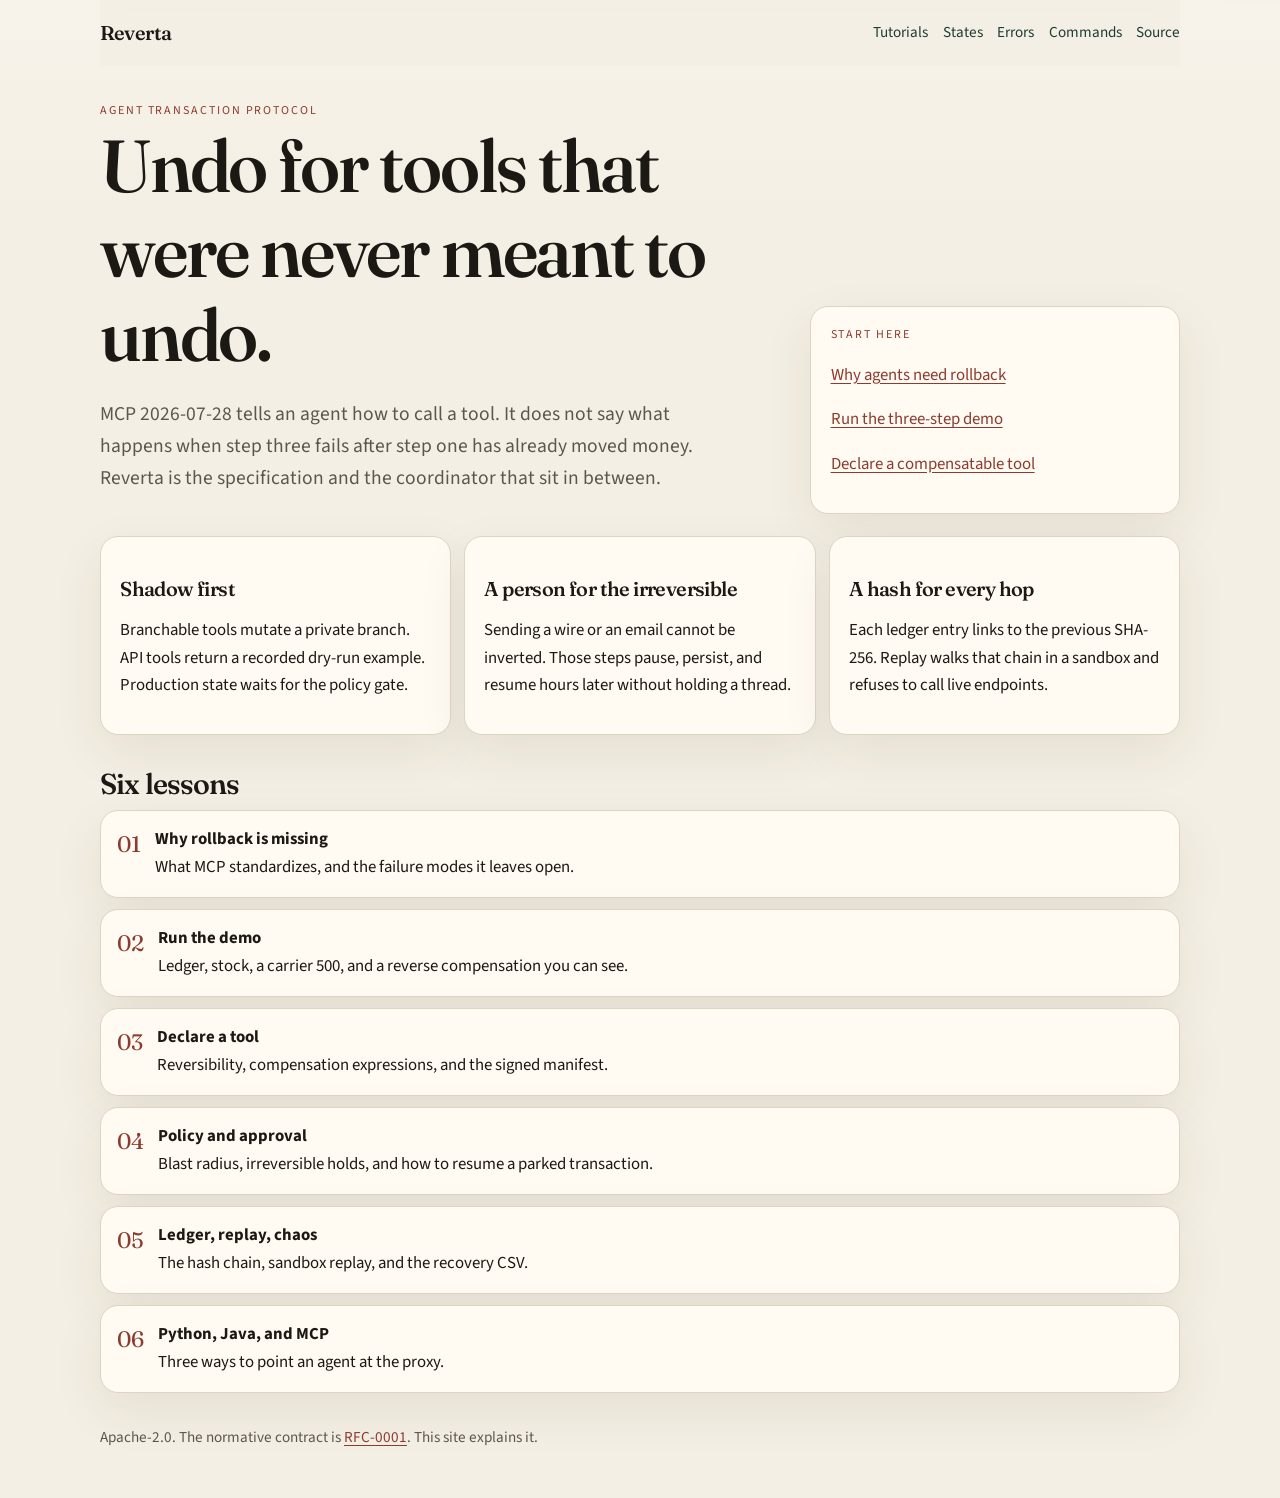
==== docs/index.html @ 6c7f8542 "Publish the operator console and the documentation site. The demo shows each ledger hop, and the gui" ====
<!DOCTYPE html>
<html lang="en">
<head>
  <meta charset="utf-8">
  <meta name="viewport" content="width=device-width, initial-scale=1">
  <title>Reverta — transactional execution for AI agents</title>
  <meta name="description" content="Shadow, gate, commit, and roll back multi-step tool plans. An open specification and engine for MCP agents.">
  <link rel="preconnect" href="https://fonts.googleapis.com">
  <link rel="stylesheet" href="https://fonts.googleapis.com/css2?family=Fraunces:opsz,wght@9..144,560&family=Source+Sans+3:wght@400;600&display=swap">
  <link rel="stylesheet" href="assets/site.css">
</head>
<body>
  <div class="wrap">
    <nav class="top">
      <strong><a href="index.html">Reverta</a></strong>
      <div class="links">
        <a href="tutorials/index.html">Tutorials</a>
        <a href="reference/states.html">States</a>
        <a href="reference/errors.html">Errors</a>
        <a href="reference/commands.html">Commands</a>
        <a href="https://github.com/vaquarkhan/Reverta">Source</a>
      </div>
    </nav>
    <header class="hero">
      <div>
        <p class="kicker">Agent Transaction Protocol</p>
        <h1>Undo for tools that were never meant to undo.</h1>
        <p class="lede">MCP 2026-07-28 tells an agent how to call a tool. It does not say what happens when step three fails after step one has already moved money. Reverta is the specification and the coordinator that sit in between.</p>
      </div>
      <div class="card">
        <p class="kicker">Start here</p>
        <p><a href="tutorials/01-why-rollback.html">Why agents need rollback</a></p>
        <p><a href="tutorials/02-run-the-demo.html">Run the three-step demo</a></p>
        <p><a href="tutorials/03-declare-a-tool.html">Declare a compensatable tool</a></p>
      </div>
    </header>
    <section class="grid">
      <article class="card"><h3>Shadow first</h3><p>Branchable tools mutate a private branch. API tools return a recorded dry-run example. Production state waits for the policy gate.</p></article>
      <article class="card"><h3>A person for the irreversible</h3><p>Sending a wire or an email cannot be inverted. Those steps pause, persist, and resume hours later without holding a thread.</p></article>
      <article class="card"><h3>A hash for every hop</h3><p>Each ledger entry links to the previous SHA-256. Replay walks that chain in a sandbox and refuses to call live endpoints.</p></article>
    </section>
    <h2>Six lessons</h2>
    <div class="lessons">
      <a class="lesson" href="tutorials/01-why-rollback.html"><span class="num">01</span><span><strong>Why rollback is missing</strong><br>What MCP standardizes, and the failure modes it leaves open.</span></a>
      <a class="lesson" href="tutorials/02-run-the-demo.html"><span class="num">02</span><span><strong>Run the demo</strong><br>Ledger, stock, a carrier 500, and a reverse compensation you can see.</span></a>
      <a class="lesson" href="tutorials/03-declare-a-tool.html"><span class="num">03</span><span><strong>Declare a tool</strong><br>Reversibility, compensation expressions, and the signed manifest.</span></a>
      <a class="lesson" href="tutorials/04-policy-and-approval.html"><span class="num">04</span><span><strong>Policy and approval</strong><br>Blast radius, irreversible holds, and how to resume a parked transaction.</span></a>
      <a class="lesson" href="tutorials/05-ledger-replay-chaos.html"><span class="num">05</span><span><strong>Ledger, replay, chaos</strong><br>The hash chain, sandbox replay, and the recovery CSV.</span></a>
      <a class="lesson" href="tutorials/06-sdks.html"><span class="num">06</span><span><strong>Python, Java, and MCP</strong><br>Three ways to point an agent at the proxy.</span></a>
    </div>
    <footer>Apache-2.0. The normative contract is <a href="https://github.com/vaquarkhan/Reverta/blob/main/spec/RFC-0001-core-protocol.md">RFC-0001</a>. This site explains it.</footer>
  </div>
</body>
</html>
---- docs/assets/site.css ----
:root {
  --paper: #f4efe4;
  --paper-2: #fffaf2;
  --ink: #1c1914;
  --muted: #5c564c;
  --line: #ddd4c4;
  --pine: #1d3b32;
  --pine-2: #2f6a56;
  --oxide: #8d3b2f;
  --brass: #8a6a32;
  --shadow: 0 18px 50px rgba(48, 36, 18, 0.08);
}
* { box-sizing: border-box; }
html { scroll-behavior: smooth; }
body {
  margin: 0;
  color: var(--ink);
  background:
    radial-gradient(900px 320px at 100% -10%, rgba(141, 59, 47, 0.08), transparent 50%),
    linear-gradient(180deg, #f7f3ea 0%, var(--paper) 220px);
  font-family: "Source Sans 3", "Segoe UI", sans-serif;
  font-size: 1.05rem;
  line-height: 1.65;
}
a { color: var(--oxide); text-underline-offset: 0.18em; }
a:hover { color: var(--pine); }
.wrap { width: min(1080px, calc(100% - 2rem)); margin: 0 auto; }
nav.top {
  display: flex; justify-content: space-between; gap: 1rem; align-items: center;
  padding: 1rem 0; position: sticky; top: 0; background: rgba(244, 239, 228, 0.92);
  backdrop-filter: blur(10px); z-index: 2; border-bottom: 1px solid transparent;
}
nav.top strong { font-family: "Fraunces", Georgia, serif; font-weight: 560; letter-spacing: -0.03em; font-size: 1.25rem; }
nav.top strong a { color: var(--ink); text-decoration: none; }
nav.top .links { display: flex; flex-wrap: wrap; gap: 0.9rem; }
nav.top .links a { color: var(--pine); text-decoration: none; font-size: 0.95rem; }
.hero { display: grid; grid-template-columns: 1.3fr 0.7fr; gap: 1.5rem; align-items: end; padding: 2.2rem 0 1.4rem; }
h1, h2, h3 { font-family: "Fraunces", Georgia, serif; font-weight: 560; letter-spacing: -0.03em; line-height: 1.15; }
h1 { font-size: clamp(2.6rem, 6vw, 4.6rem); margin: 0.2rem 0 0.8rem; }
h2 { font-size: 1.8rem; margin: 2rem 0 0.6rem; }
h3 { font-size: 1.25rem; margin: 1.4rem 0 0.4rem; }
.kicker { margin: 0; color: var(--oxide); letter-spacing: 0.16em; text-transform: uppercase; font-size: 0.75rem; }
.lede { font-size: 1.22rem; color: var(--muted); max-width: 40rem; }
.card, .lesson, .callout, pre, table { background: var(--paper-2); border: 1px solid var(--line); border-radius: 18px; box-shadow: var(--shadow); }
.card { padding: 1.1rem 1.2rem; }
.grid { display: grid; grid-template-columns: repeat(3, 1fr); gap: 0.8rem; }
.lessons { display: grid; gap: 0.7rem; }
.lesson { display: grid; grid-template-columns: auto 1fr; gap: 0.9rem; padding: 0.95rem 1rem; text-decoration: none; color: inherit; }
.lesson:hover { border-color: var(--oxide); }
.num { font-family: "Fraunces", Georgia, serif; color: var(--oxide); font-size: 1.4rem; }
.prose { width: min(760px, 100%); }
.prose p, .prose li { color: #2a261f; }
.prose ul, .prose ol { padding-left: 1.2rem; }
.callout { padding: 0.9rem 1rem; border-left: 4px solid var(--brass); }
pre { padding: 1rem 1.05rem; overflow: auto; font-family: Consolas, "Cascadia Mono", monospace; font-size: 0.92rem; line-height: 1.45; }
code { font-family: Consolas, "Cascadia Mono", monospace; font-size: 0.92em; }
table { width: 100%; border-collapse: collapse; overflow: hidden; }
th, td { text-align: left; padding: 0.65rem 0.8rem; border-bottom: 1px solid var(--line); vertical-align: top; }
th { font-size: 0.82rem; letter-spacing: 0.06em; text-transform: uppercase; color: var(--muted); }
.flow { display: flex; flex-wrap: wrap; gap: 0.4rem; align-items: center; margin: 1rem 0; }
.flow span { background: var(--pine); color: #f4efe4; border-radius: 999px; padding: 0.28rem 0.65rem; font-size: 0.85rem; }
.flow i { color: var(--muted); font-style: normal; }
footer { color: var(--muted); padding: 2rem 0 3rem; font-size: 0.95rem; }
@media (max-width: 800px) {
  .hero, .grid { grid-template-columns: 1fr; }
  nav.top { align-items: flex-start; flex-direction: column; }
}
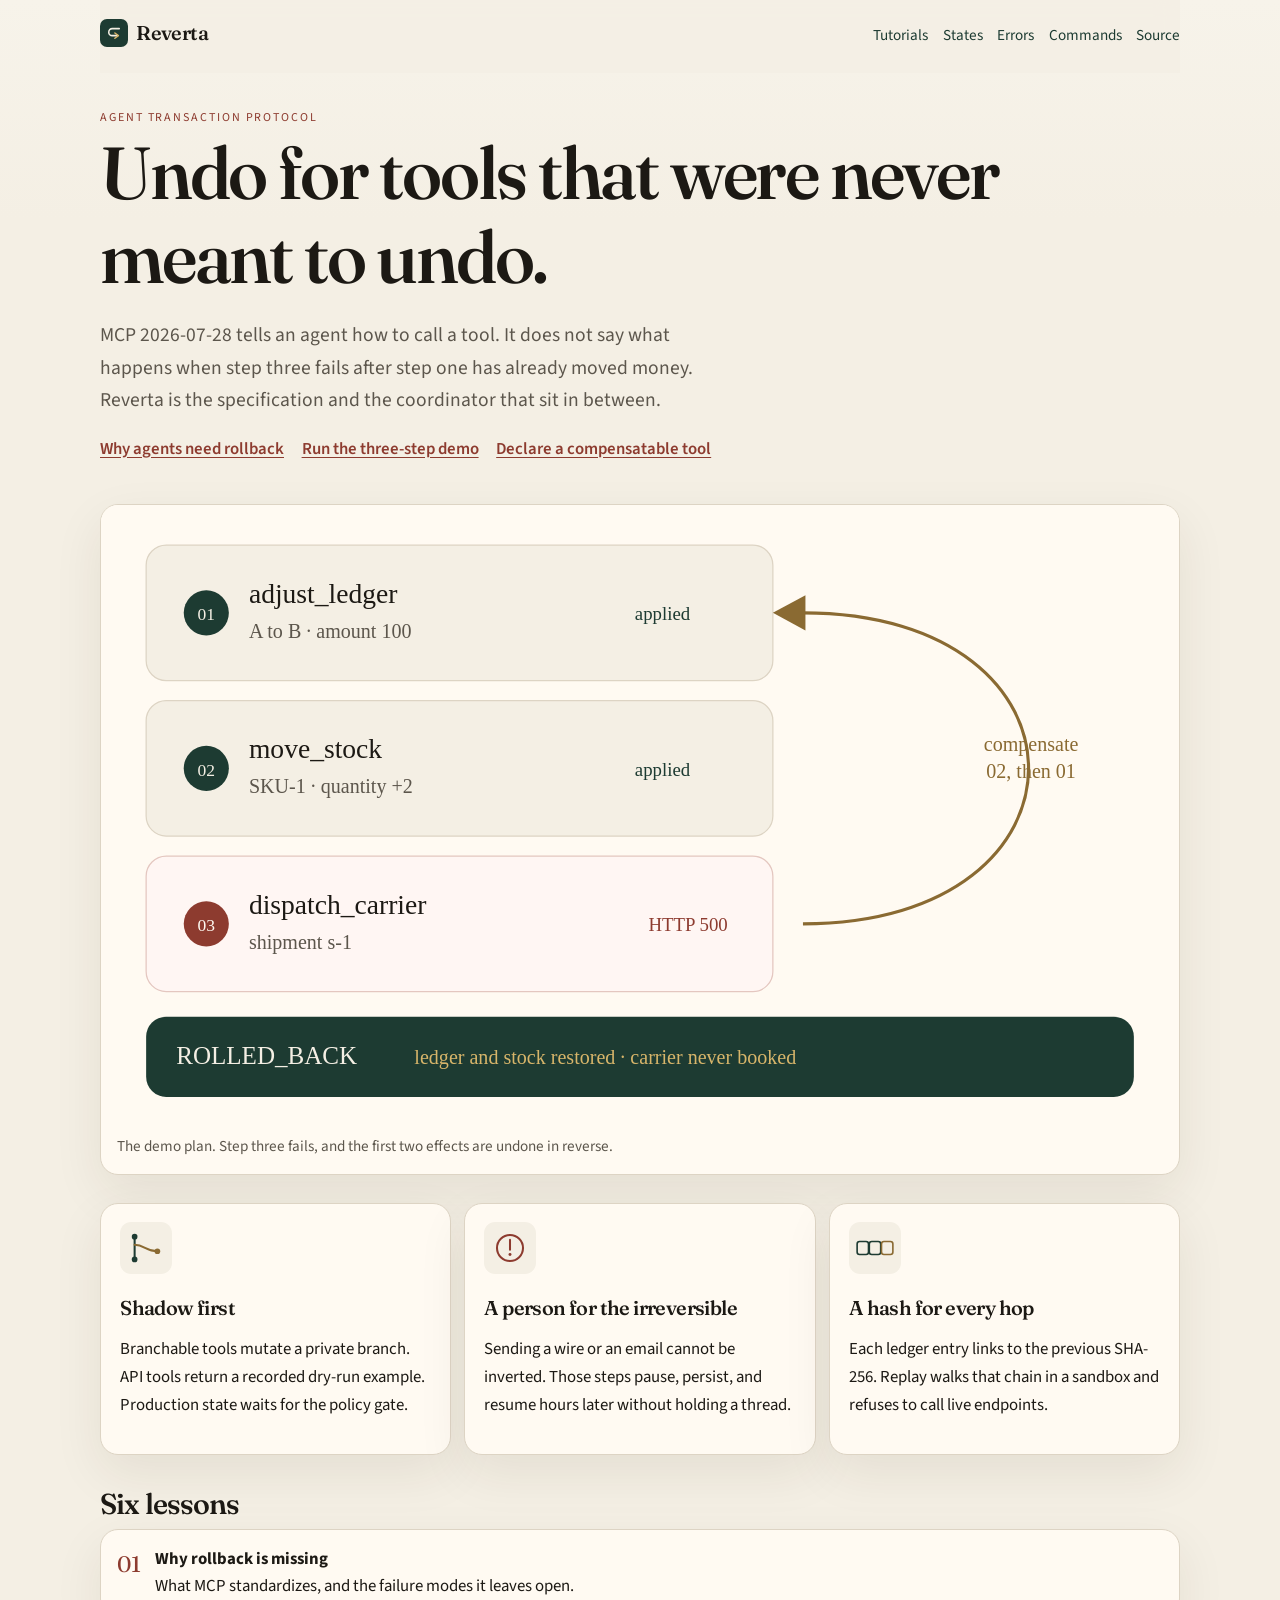
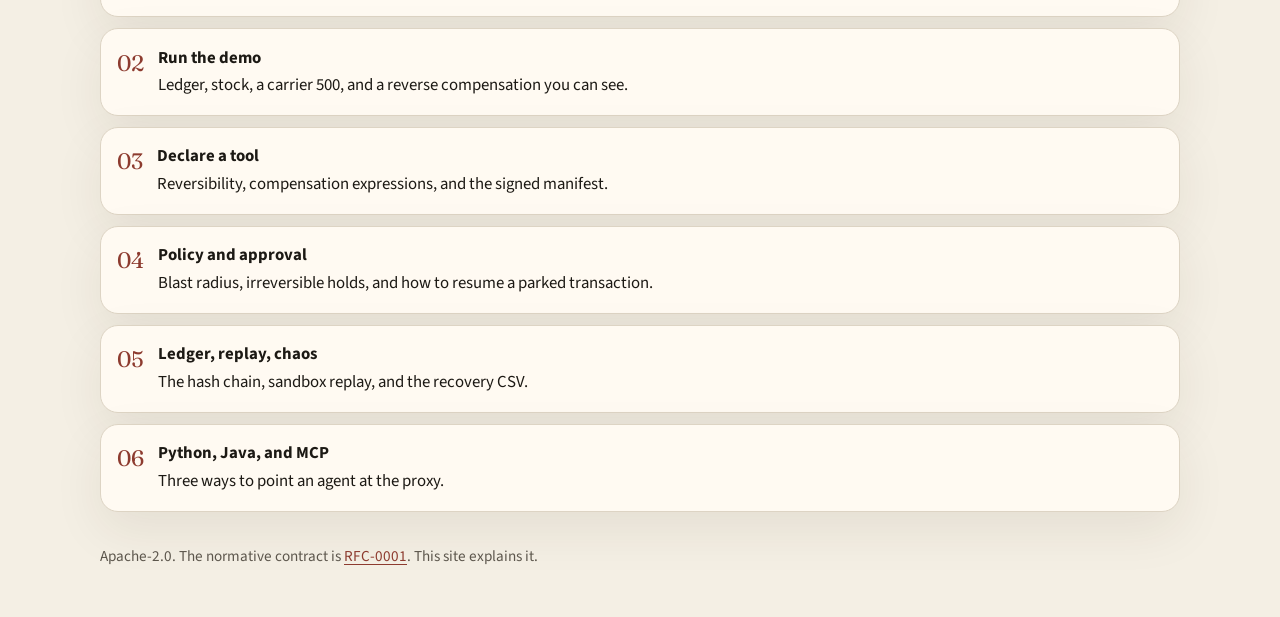
==== commit 726bb1ac: "Illustrate the documentation site. Each guide opens with a diagram, and the site test keeps every im" ====
--- a/docs/index.html
+++ b/docs/index.html
@@ -7,12 +7,13 @@
   <meta name="description" content="Shadow, gate, commit, and roll back multi-step tool plans. An open specification and engine for MCP agents.">
   <link rel="preconnect" href="https://fonts.googleapis.com">
   <link rel="stylesheet" href="https://fonts.googleapis.com/css2?family=Fraunces:opsz,wght@9..144,560&family=Source+Sans+3:wght@400;600&display=swap">
+  <link rel="icon" href="assets/mark.svg" type="image/svg+xml">
   <link rel="stylesheet" href="assets/site.css">
 </head>
 <body>
   <div class="wrap">
     <nav class="top">
-      <strong><a href="index.html">Reverta</a></strong>
+      <strong><a href="index.html"><img src="assets/mark.svg" alt="" width="28" height="28">Reverta</a></strong>
       <div class="links">
         <a href="tutorials/index.html">Tutorials</a>
         <a href="reference/states.html">States</a>
@@ -26,18 +27,21 @@
         <p class="kicker">Agent Transaction Protocol</p>
         <h1>Undo for tools that were never meant to undo.</h1>
         <p class="lede">MCP 2026-07-28 tells an agent how to call a tool. It does not say what happens when step three fails after step one has already moved money. Reverta is the specification and the coordinator that sit in between.</p>
+        <p class="jump">
+          <a href="tutorials/01-why-rollback.html">Why agents need rollback</a>
+          <a href="tutorials/02-run-the-demo.html">Run the three-step demo</a>
+          <a href="tutorials/03-declare-a-tool.html">Declare a compensatable tool</a>
+        </p>
       </div>
-      <div class="card">
-        <p class="kicker">Start here</p>
-        <p><a href="tutorials/01-why-rollback.html">Why agents need rollback</a></p>
-        <p><a href="tutorials/02-run-the-demo.html">Run the three-step demo</a></p>
-        <p><a href="tutorials/03-declare-a-tool.html">Declare a compensatable tool</a></p>
-      </div>
+      <figure class="plate hero-plate">
+        <img src="assets/hero-saga.svg" alt="Three steps: a ledger transfer and a stock move apply, the carrier returns HTTP 500, and compensation restores the first two. The transaction ends ROLLED_BACK.">
+        <figcaption>The demo plan. Step three fails, and the first two effects are undone in reverse.</figcaption>
+      </figure>
     </header>
     <section class="grid">
-      <article class="card"><h3>Shadow first</h3><p>Branchable tools mutate a private branch. API tools return a recorded dry-run example. Production state waits for the policy gate.</p></article>
-      <article class="card"><h3>A person for the irreversible</h3><p>Sending a wire or an email cannot be inverted. Those steps pause, persist, and resume hours later without holding a thread.</p></article>
-      <article class="card"><h3>A hash for every hop</h3><p>Each ledger entry links to the previous SHA-256. Replay walks that chain in a sandbox and refuses to call live endpoints.</p></article>
+      <article class="card"><img class="glyph" src="assets/icon-branch.svg" alt=""><h3>Shadow first</h3><p>Branchable tools mutate a private branch. API tools return a recorded dry-run example. Production state waits for the policy gate.</p></article>
+      <article class="card"><img class="glyph" src="assets/icon-seal.svg" alt=""><h3>A person for the irreversible</h3><p>Sending a wire or an email cannot be inverted. Those steps pause, persist, and resume hours later without holding a thread.</p></article>
+      <article class="card"><img class="glyph" src="assets/icon-chain.svg" alt=""><h3>A hash for every hop</h3><p>Each ledger entry links to the previous SHA-256. Replay walks that chain in a sandbox and refuses to call live endpoints.</p></article>
     </section>
     <h2>Six lessons</h2>
     <div class="lessons">
--- a/docs/assets/site.css
+++ b/docs/assets/site.css
@@ -31,10 +31,11 @@
   backdrop-filter: blur(10px); z-index: 2; border-bottom: 1px solid transparent;
 }
 nav.top strong { font-family: "Fraunces", Georgia, serif; font-weight: 560; letter-spacing: -0.03em; font-size: 1.25rem; }
-nav.top strong a { color: var(--ink); text-decoration: none; }
+nav.top strong a { color: var(--ink); text-decoration: none; display: inline-flex; align-items: center; gap: 0.55rem; }
+nav.top strong img { width: 28px; height: 28px; display: block; }
 nav.top .links { display: flex; flex-wrap: wrap; gap: 0.9rem; }
 nav.top .links a { color: var(--pine); text-decoration: none; font-size: 0.95rem; }
-.hero { display: grid; grid-template-columns: 1.3fr 0.7fr; gap: 1.5rem; align-items: end; padding: 2.2rem 0 1.4rem; }
+.hero { display: grid; grid-template-columns: 1fr; gap: 0.4rem; align-items: start; padding: 2.2rem 0 0.4rem; }
 h1, h2, h3 { font-family: "Fraunces", Georgia, serif; font-weight: 560; letter-spacing: -0.03em; line-height: 1.15; }
 h1 { font-size: clamp(2.6rem, 6vw, 4.6rem); margin: 0.2rem 0 0.8rem; }
 h2 { font-size: 1.8rem; margin: 2rem 0 0.6rem; }
@@ -43,6 +44,13 @@
 .lede { font-size: 1.22rem; color: var(--muted); max-width: 40rem; }
 .card, .lesson, .callout, pre, table { background: var(--paper-2); border: 1px solid var(--line); border-radius: 18px; box-shadow: var(--shadow); }
 .card { padding: 1.1rem 1.2rem; }
+.glyph { width: 52px; height: 52px; display: block; margin-bottom: 0.35rem; }
+figure.plate { margin: 1.1rem 0 1.4rem; background: var(--paper-2); border: 1px solid var(--line); border-radius: 18px; box-shadow: var(--shadow); overflow: hidden; }
+figure.plate img { display: block; width: 100%; height: auto; }
+figure.plate figcaption { padding: 0.15rem 1rem 0.9rem; color: var(--muted); font-size: 0.95rem; }
+.hero-plate { margin: 0; }
+.jump { display: flex; flex-wrap: wrap; gap: 0.8rem 1.1rem; }
+.jump a { font-weight: 600; }
 .grid { display: grid; grid-template-columns: repeat(3, 1fr); gap: 0.8rem; }
 .lessons { display: grid; gap: 0.7rem; }
 .lesson { display: grid; grid-template-columns: auto 1fr; gap: 0.9rem; padding: 0.95rem 1rem; text-decoration: none; color: inherit; }
